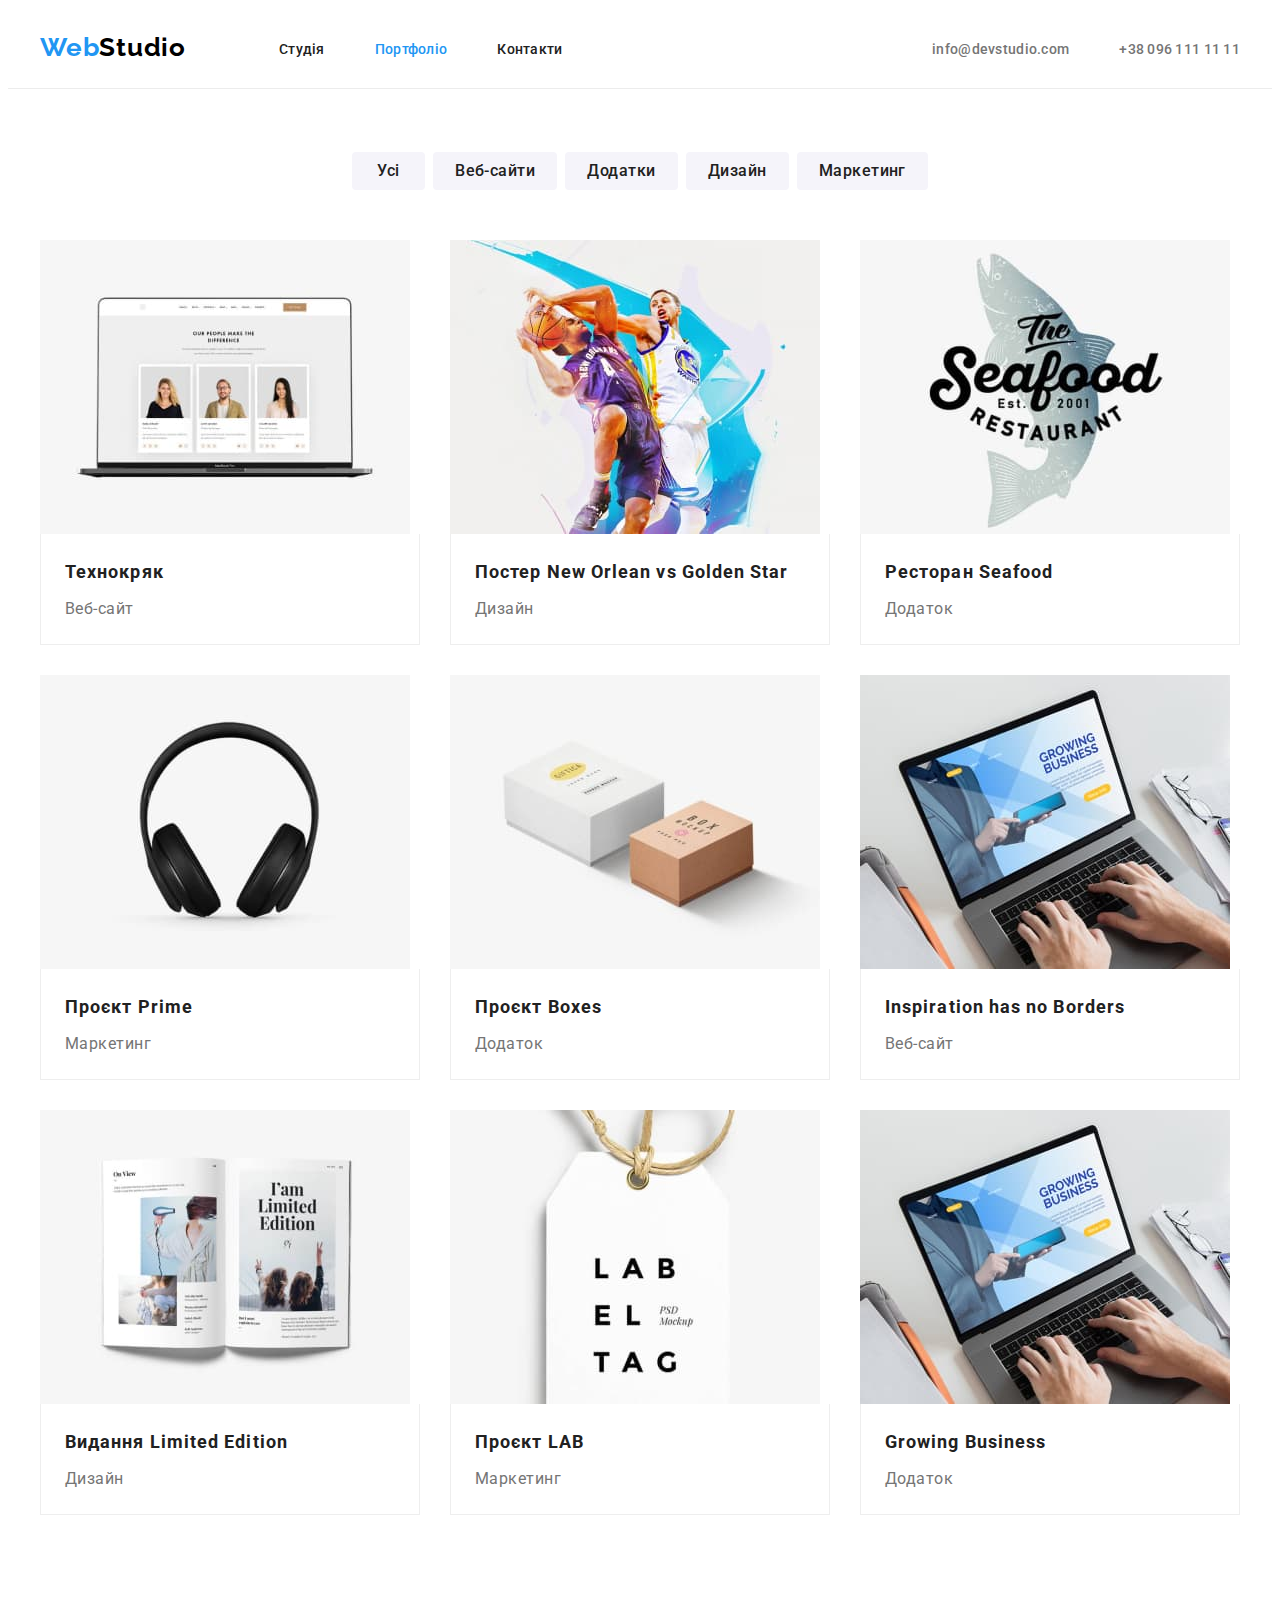
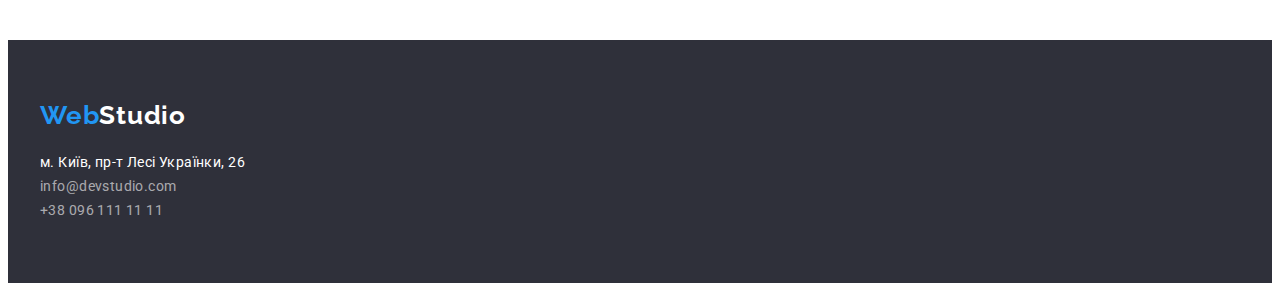
==== portfolio.html @ e621e42a "HW-03 First commit" ====
<!DOCTYPE html>
<html lang="uk">
  <head>
    <meta charset="UTF-8" />
    <meta http-equiv="X-UA-Compatible" content="IE=edge" />
    <meta name="viewport" content="width=device-width, initial-scale=1.0" />
    <title>Portfolio</title>
    <link
      rel="stylesheet"
      href="https://cdnjs.cloudflare.com/ajax/libs/modern-normalize/1.1.0/modern-normalize.min.css"
      integrity="sha512-wpPYUAdjBVSE4KJnH1VR1HeZfpl1ub8YT/NKx4PuQ5NmX2tKuGu6U/JRp5y+Y8XG2tV+wKQpNHVUX03MfMFn9Q=="
      crossorigin="anonymous"
      referrerpolicy="no-referrer"
    />

    <link rel="preconnect" href="https://fonts.googleapis.com" />
    <link rel="preconnect" href="https://fonts.gstatic.com" crossorigin />
    <link
      href="https://fonts.googleapis.com/css2?family=Raleway:wght@700&family=Roboto:wght@400;500;700;900&display=swap"
      rel="stylesheet"
    />
    <link rel="stylesheet" href="./css/styles.css" />
  </head>
  <body class="body">
    <header class="header">
      <div class="container main-nav">
        <nav class="nav">
          <a class="header-logo logo" href="/"><span class="logo-blue">Web</span>Studio</a>
          <ul class="nav-list list">
            <li class="nav-item"><a class="nav-link link" href="./index.html">Студія</a></li>
            <li class="nav-item"><a class="nav-link link current" href="./portfolio.html">Портфоліо</a></li>
            <li class="nav-item"><a class="nav-link link" href="#contacts">Контакти</a></li>
          </ul>
        </nav>
        <ul class="header-contacts-list list">
          <li class="header-contacts-item">
            <a class="header-contacts-link link" href="mailto:info@devstudio.com">info@devstudio.com</a>
          </li>
          <li class="header-contacts-item">
            <a class="header-contacts-link link" href="tel:+380961111111">+38 096 111 11 11</a>
          </li>
        </ul>
      </div>
    </header>

    <main>
      <section class="portfolio container">
        <h1 class="visually-hidden">Портфоліо веб-студії</h1>
        <ul class="filter-list list">
          <li class="filter-item"><button type="button" class="filter-button btn">Усі</button></li>
          <li class="filter-item"><button type="button" class="filter-button btn">Веб-сайти</button></li>
          <li class="filter-item"><button type="button" class="filter-button btn">Додатки</button></li>
          <li class="filter-item"><button type="button" class="filter-button btn">Дизайн</button></li>
          <li class="filter-item"><button type="button" class="filter-button btn">Маркетинг</button></li>
        </ul>
        <ul class="portfolio-list list">
          <li class="portfolio-item">
            <a class="portfolio-item-link link" href="#">
              <img src="./images/portfolio/technocrack.jpg" alt="Технокряк" width="370" class="portfolio-pic" />
              <div class="portfolio-text">
                <h2 class="portfolio-pic-title">Технокряк</h2>
                <p class="portfolio-pic-text">Веб-сайт</p>
              </div>
            </a>
          </li>
          <li class="portfolio-item">
            <a class="portfolio-item-link link" href="#">
              <img
                src="./images/portfolio/neworlean.jpg"
                alt="Постер New Orlean vs Golden Star"
                width="370"
                class="portfolio-pic"
              />
              <div class="portfolio-text">
                <h2 class="portfolio-pic-title">Постер New Orlean vs Golden Star</h2>
                <p class="portfolio-pic-text">Дизайн</p>
              </div>
            </a>
          </li>
          <li class="portfolio-item">
            <a class="portfolio-item-link link" href="#">
              <img src="./images/portfolio/seafood.jpg" alt="Ресторан Seafood" width="370" class="portfolio-pic" />
              <div class="portfolio-text">
                <h2 class="portfolio-pic-title">Ресторан Seafood</h2>
                <p class="portfolio-pic-text">Додаток</p>
              </div>
            </a>
          </li>
          <li class="portfolio-item">
            <a class="portfolio-item-link link" href="#">
              <img src="./images/portfolio/prime.jpg" alt="Проєкт Prime" width="370" class="portfolio-pic" />
              <div class="portfolio-text">
                <h2 class="portfolio-pic-title">Проєкт Prime</h2>
                <p class="portfolio-pic-text">Маркетинг</p>
              </div>
            </a>
          </li>
          <li class="portfolio-item">
            <a class="portfolio-item-link link" href="#">
              <img src="./images/portfolio/boxes.jpg" alt="Проєкт Boxes" width="370" class="portfolio-pic" />
              <div class="portfolio-text">
                <h2 class="portfolio-pic-title">Проєкт Boxes</h2>
                <p class="portfolio-pic-text">Додаток</p>
              </div>
            </a>
          </li>
          <li class="portfolio-item">
            <a class="portfolio-item-link link" href="#">
              <img
                src="./images/portfolio/business.jpg"
                alt="Inspiration has no Borders"
                width="370"
                class="portfolio-pic"
              />
              <div class="portfolio-text">
                <h2 class="portfolio-pic-title">Inspiration has no Borders</h2>
                <p class="portfolio-pic-text">Веб-сайт</p>
              </div>
            </a>
          </li>
          <li class="portfolio-item">
            <a class="portfolio-item-link link" href="#">
              <img
                src="./images/portfolio/limited.jpg"
                alt="Видання Limited Edition"
                width="370"
                class="portfolio-pic"
              />
              <div class="portfolio-text">
                <h2 class="portfolio-pic-title">Видання Limited Edition</h2>
                <p class="portfolio-pic-text">Дизайн</p>
              </div>
            </a>
          </li>
          <li class="portfolio-item">
            <a class="portfolio-item-link link" href="#">
              <img src="./images/portfolio/lab.jpg" alt="Проєкт LAB" width="370" class="portfolio-pic" />
              <div class="portfolio-text">
                <h2 class="portfolio-pic-title">Проєкт LAB</h2>
                <p class="portfolio-pic-text">Маркетинг</p>
              </div>
            </a>
          </li>
          <li class="portfolio-item">
            <a class="portfolio-item-link link" href="#">
              <img src="./images/portfolio/business.jpg" alt="Growing Business" width="370" class="portfolio-pic" />
              <div class="portfolio-text">
                <h2 class="portfolio-pic-title">Growing Business</h2>
                <p class="portfolio-pic-text">Додаток</p>
              </div>
            </a>
          </li>
        </ul>
      </section>
    </main>

    <footer class="footer">
      <div class="container">
        <a class="footer-logo logo" href="/"><span class="logo-blue">Web</span>Studio</a>
        <address class="address">
          <ul class="address-list list">
            <li class="address-item">
              <a class="address-link street link" href="https://google.com.ua">м. Київ, пр-т Лесі Українки, 26</a>
            </li>
            <li class="address-item">
              <a class="address-link link" href="mailto:info@devstudio.com">info@devstudio.com</a>
            </li>
            <li class="address-item"><a class="address-link link" href="tel:+380961111111">+38 096 111 11 11</a></li>
          </ul>
        </address>
      </div>
    </footer>
  </body>
</html>
---- css/styles.css ----
:root {
    --title-text-color: #212121;
    --primary-text-color: hsl(0, 0%, 46%);
    --accent-color: #2196F3;
    --primary-bg-color: #ffffff;
    --secondary-bg-color: #F5F4FA;
    --header-bg-color: #ffffff;
    --dark-bg-color: #2F303A;
    --white-text-color: #ffffff;
}

/* 
p, h1, h2, h3, h4 {
    outline: 1px solid red;
} */

body {
    font-family: 'Roboto', sans-serif;
    color: var(--title-text-color);
    background-color: var(--primary-bg-color);
}

img {
    display: block;
}

h1,
h2,
h3,
h4,
h5,
h6,
p,
ul {
    margin: 0;
    padding: 0;
}

.container {
    width: 1200px;
    margin-left: auto;
    margin-right: auto;
    padding-left: 15px;
    padding-right: 15px;
}

.section {
    padding-top: 94px;
    padding-bottom: 94px;
}

.section-title {
    font-size: 36px;
    line-height: 1.67;
    text-align: center;
    letter-spacing: 0.03em;
    color: var(--title-text-color);
    margin-bottom: 50px;
}


/*------------------- HEADER ---------------------*/



.body {}



.header {
    background-color: var(--primary-bg-color);
    border-bottom: 1px solid #ECECEC;
    height: 80px;

}

.main-nav {
    display: flex;
    justify-content: space-between;
}

.nav {
    display: flex;
    align-items: center;
}

.header-logo {
    color: #000000;
    padding-top: 24px;
    padding-bottom: 25px;
}

.logo {
    display: block;
    font-family: 'Raleway', sans-serif;
    font-style: normal;
    font-weight: 700;
    font-size: 26px;
    line-height: 1.2;
    letter-spacing: 0.03em;
    text-decoration: none;
}

.link {
    text-decoration: none;
}

.list {
    list-style: none;
}

.link:hover,
.link:focus {
    color: var(--accent-color);
}

.logo-blue {
    color: var(--accent-color);
}

.nav-list {
    display: flex;
    margin-left: 93px;
    gap: 50px;
}

.nav-item {}

.nav-link {
    font-weight: 500;
    font-size: 14px;
    line-height: 1.14;
    letter-spacing: 0.02em;
    color: var(--title-text-color);
    padding: 15px 0;
}

.current {
    color: var(--accent-color);
}

.header-contacts-list {
    display: flex;
    margin-left: auto;
    align-items: center;
    gap: 50px;
}

.header-contacts-item {}

.header-contacts-link {
    font-weight: 500;
    font-size: 14px;
    line-height: 1.14;
    letter-spacing: 0.02em;
    color: var(--primary-text-color);
    padding: 15px 0;
}


/*------------------- HERO ---------------------*/


.hero {
    background-color: var(--dark-bg-color);
}

.hero-content {
    padding-top: 200px;
    padding-bottom: 200px;
}

.hero-title {
    font-weight: 900;
    font-size: 44px;
    line-height: 1.36;
    text-align: center;
    letter-spacing: 0.06em;
    text-transform: uppercase;
    color: var(--white-text-color);
    max-width: 696px;
    margin-left: auto;
    margin-right: auto;
    margin-bottom: 30px;
}

.btn {
    border: none;
    font-family: inherit;
    cursor: pointer;
}

.hero-button {
    display: block;
    font-weight: 700;
    font-size: 16px;
    line-height: 1.88;
    letter-spacing: 0.06em;
    color: var(--white-text-color);
    background-color: var(--accent-color);
    box-shadow: 0px 4px 4px rgba(0, 0, 0, 0.15);
    border-radius: 4px;
    margin-left: auto;
    margin-right: auto;
    padding: 10px 32px;
    /* min-width: 216px; */
}


/*------------------- BENEFITS ---------------------*/

.benefits {
    padding-top: 94px;
}

.visually-hidden {
    position: absolute;
    width: 1px;
    height: 1px;
    margin: -1px;
    border: 0;
    padding: 0;
    white-space: nowrap;
    clip-path: inset(100%);
    clip: rect(0 0 0 0);
    overflow: hidden;
}

.benefits-list {
    display: flex;
    gap: 30px;
}

.benefits-list-item {}

.benefits-list-title {
    font-size: 14px;
    line-height: 1.14;
    letter-spacing: 0.03em;
    text-transform: uppercase;
    color: var(--title-text-color);
    margin-bottom: 10px;
}

.benefits-text {
    font-size: 14px;
    line-height: 1.71;
    letter-spacing: 0.03em;
    color: var(--primary-text-color);
}


/*------------------- WORK ---------------------*/

.work {}

.work-title {}



.work-list {
    display: flex;
    gap: 30px;
}

.work-item {}

.work-pic {}


/*------------------- TEAM ---------------------*/

.team {
    background-color: var(--secondary-bg-color);
}

.team-title {}

.team-list {
    display: flex;
    gap: 30px;
}

.team-item {
    width: ((100% - 120px) / 4);
    background: var(--primary-bg-color);
    box-shadow: 0px 1px 3px rgba(0, 0, 0, 0.12), 0px 1px 1px rgba(0, 0, 0, 0.14), 0px 2px 1px rgba(0, 0, 0, 0.2);
    border-radius: 0px 0px 4px 4px;
}

.team-pic {}

.team-member {
    font-weight: 500;
    font-size: 16px;
    line-height: 1.19;
    text-align: center;
    padding-left: 15px;
    padding-right: 14px;
    letter-spacing: 0.03em;
    color: var(--title-text-color);
    margin-top: 30px;
    margin-bottom: 10px;
}

.team-occupation {
    font-size: 16px;
    line-height: 1.19;
    text-align: center;
    letter-spacing: 0.03em;
    color: var(--primary-text-color);
    padding-bottom: 30px;
}



/*------------------- FOOTER ---------------------*/


.footer {
    background-color: var(--dark-bg-color);
    padding-top: 60px;
    padding-bottom: 60px;
}

.footer-logo {
    display: block;
    color: var(--white-text-color);
    margin-bottom: 20px;
}

.address {}

.address-list {
    gap: 9px;
}

.list {}

.address-item {}

.address-link {
    font-style: normal;
    font-size: 14px;
    line-height: 1.71;
    letter-spacing: 0.03em;
    color: rgba(255, 255, 255, 0.6);
}

.address-link.street {
    color: var(--white-text-color);
}

.address-link.street:hover,
.address-link.street:focus {
    color: var(--accent-color);
}

/* ------------------------------------------------- */
/*------------------- PORTFOLIO ---------------------*/
/* ------------------------------------------------- */

.portfolio {
    padding-top: 63px;
    padding-bottom: 125px;
}

.filter-list {
    display: flex;
    justify-content: center;
    margin-bottom: 50px;
    margin-left: auto;
    margin-right: auto;
    gap: 8px;
}

.filter-item {}

.filter-button {
    font-weight: 500;
    font-size: 16px;
    line-height: 1.62;
    text-align: center;
    letter-spacing: 0.03em;
    color: var(--title-text-color);
    background-color: var(--secondary-bg-color);
    padding: 6px 22px;
    border-radius: 4px;
    min-width: 73px;
}

.filter-button:hover,
.filter-button:focus {
    color: var(--white-text-color);
    background-color: var(--accent-color);
    box-shadow: 0px 3px 1px rgba(0, 0, 0, 0.1), 0px 1px 2px rgba(0, 0, 0, 0.08), 0px 2px 2px rgba(0, 0, 0, 0.12);
}


.portfolio-list {
    display: flex;
    flex-wrap: wrap;
    gap: 30px;
}

.portfolio-item {
    width: calc((100% - 60px) / 3);
}

.portfolio-pic {}

.portfolio-pic-title {
    font-size: 18px;
    line-height: 2.0;
    letter-spacing: 0.06em;
    color: var(--title-text-color);
    margin-bottom: 4px;
}

.portfolio-pic-text {
    font-size: 16px;
    line-height: 1.87;
    letter-spacing: 0.03em;
    color: var(--primary-text-color);
}

.portfolio-text {
    border-right: 1px solid #EEEEEE;
    border-bottom: 1px solid #EEEEEE;
    border-left: 1px solid #EEEEEE;
    padding: 20px 24px;
}
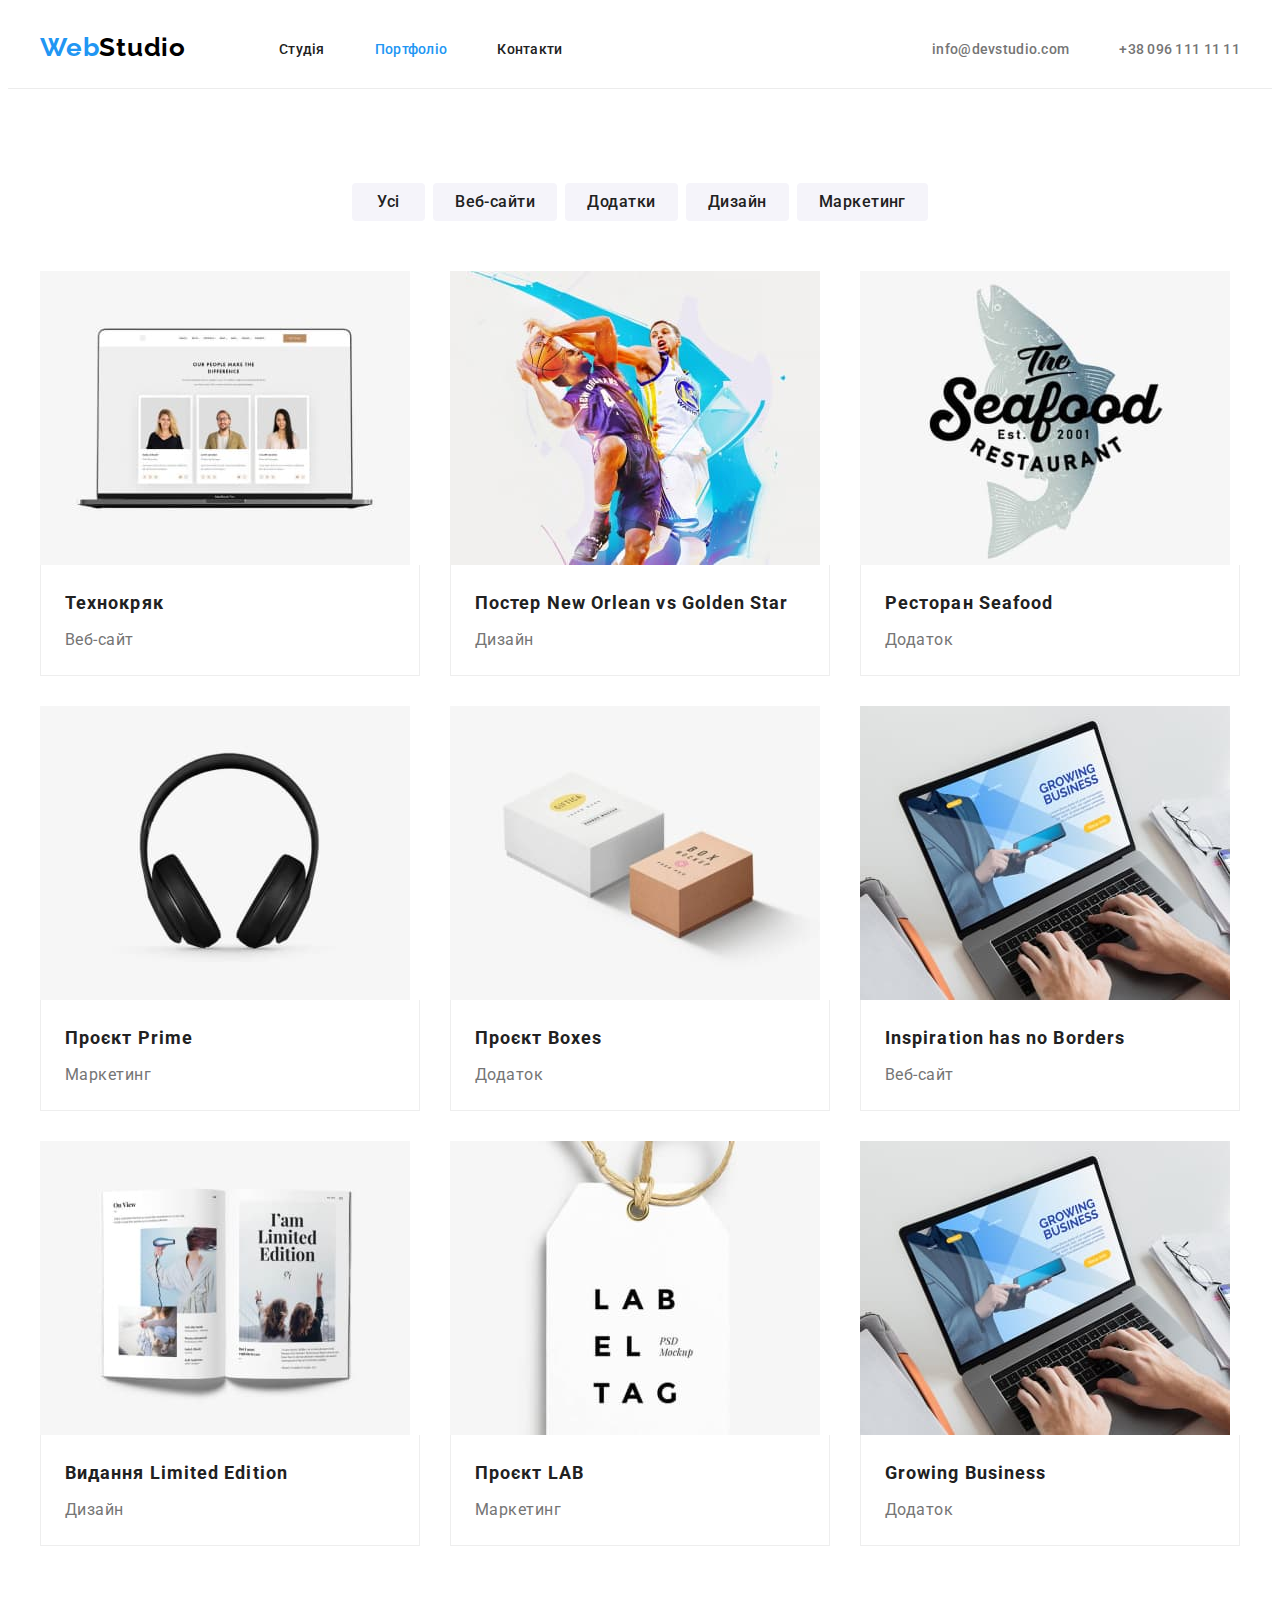
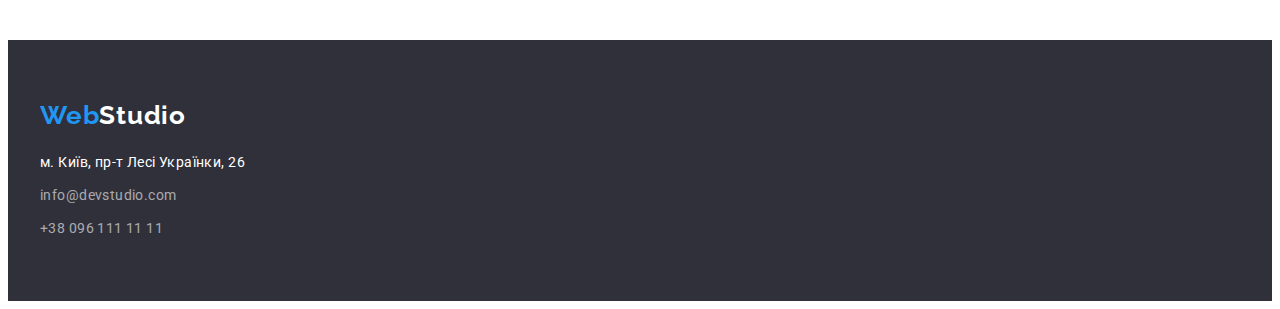
==== commit 3b6dcd1e: "Виправлені помилки в css" ====
--- a/portfolio.html
+++ b/portfolio.html
@@ -44,7 +44,7 @@
     </header>
 
     <main>
-      <section class="portfolio container">
+      <section class="section container">
         <h1 class="visually-hidden">Портфоліо веб-студії</h1>
         <ul class="filter-list list">
           <li class="filter-item"><button type="button" class="filter-button btn">Усі</button></li>
--- a/css/styles.css
+++ b/css/styles.css
@@ -51,7 +51,7 @@
 
 .section-title {
     font-size: 36px;
-    line-height: 1.67;
+    line-height: 1.17;
     text-align: center;
     letter-spacing: 0.03em;
     color: var(--title-text-color);
@@ -163,9 +163,6 @@
 
 .hero {
     background-color: var(--dark-bg-color);
-}
-
-.hero-content {
     padding-top: 200px;
     padding-bottom: 200px;
 }
@@ -231,7 +228,9 @@
     gap: 30px;
 }
 
-.benefits-list-item {}
+.benefits-list-item {
+    width: 270px;
+}
 
 .benefits-list-title {
     font-size: 14px;
@@ -289,6 +288,11 @@
 }
 
 .team-pic {}
+
+.team-text {
+    padding-bottom: 30px;
+    padding-top: 30px;
+}
 
 .team-member {
     font-weight: 500;
@@ -299,7 +303,6 @@
     padding-right: 14px;
     letter-spacing: 0.03em;
     color: var(--title-text-color);
-    margin-top: 30px;
     margin-bottom: 10px;
 }
 
@@ -309,7 +312,7 @@
     text-align: center;
     letter-spacing: 0.03em;
     color: var(--primary-text-color);
-    padding-bottom: 30px;
+
 }
 
 
@@ -337,7 +340,9 @@
 
 .list {}
 
-.address-item {}
+.address-item:not(:last-child) {
+    margin-bottom: 9px;
+}
 
 .address-link {
     font-style: normal;
@@ -360,10 +365,6 @@
 /*------------------- PORTFOLIO ---------------------*/
 /* ------------------------------------------------- */
 
-.portfolio {
-    padding-top: 63px;
-    padding-bottom: 125px;
-}
 
 .filter-list {
     display: flex;
